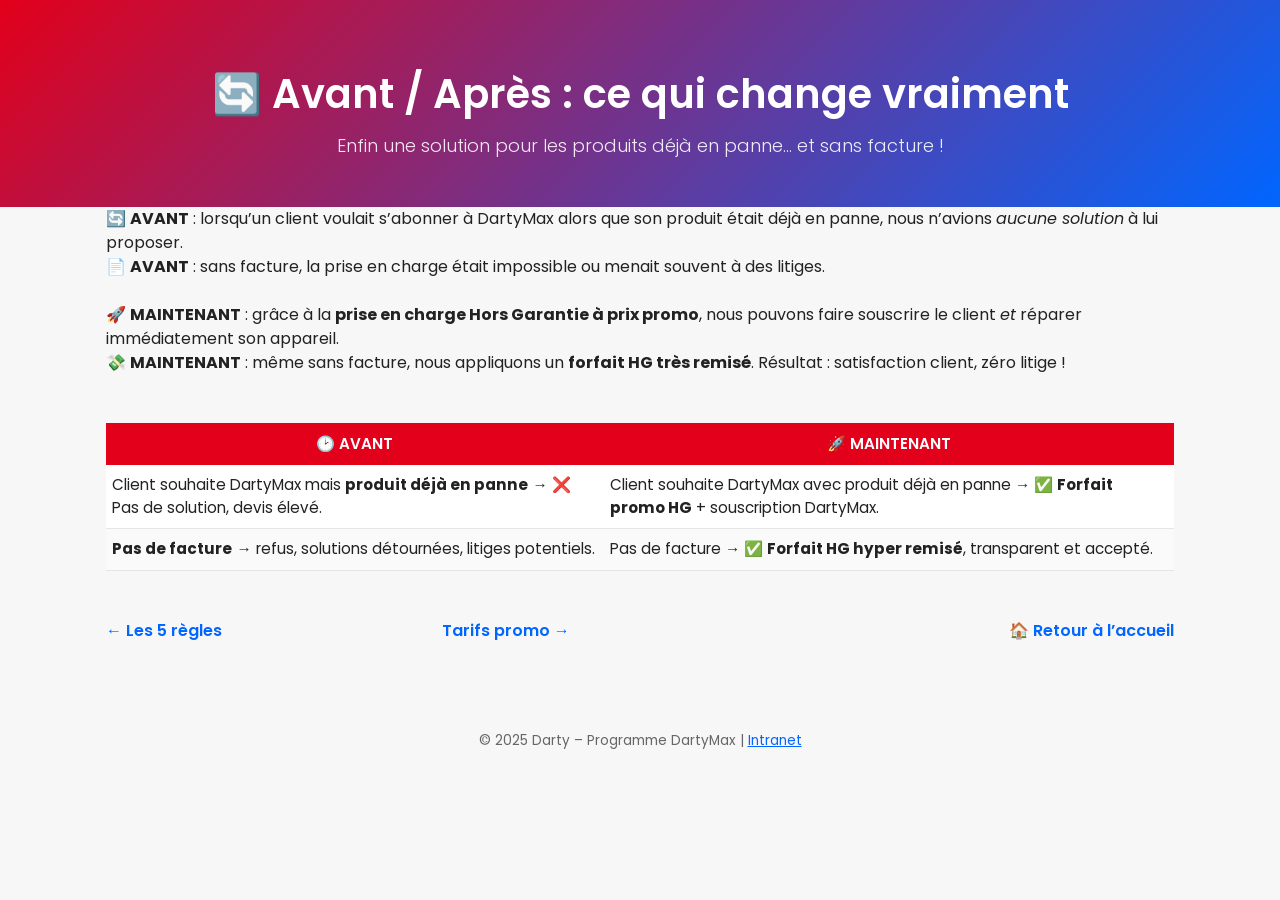
==== avant-apres.html @ d7e22ce3 "Premier commit GoToMarket" ====
<!DOCTYPE html>
<html lang="fr">
<head>
  <meta charset="UTF-8" />
  <title>DartyMax – Avant / Après</title>
  <link href="https://fonts.googleapis.com/css2?family=Poppins:wght@300;400;600&display=swap" rel="stylesheet" />
  <link rel="stylesheet" href="assets/css/style.css" />
</head>

<body>
  <header class="sub-hero change">
    <h1>🔄 Avant / Après&nbsp;: ce qui change vraiment</h1>
    <p>Enfin une solution pour les produits déjà en panne… et sans facture !</p>
  </header>

  <main>
    <!-- Texte uniquement -->
    <section class="content">
      <p>
        🔄 <strong>AVANT</strong> : lorsqu’un client voulait s’abonner à
        DartyMax alors que son produit était déjà en panne, nous n’avions
        <em>aucune solution</em> à lui proposer.<br />
        📄 <strong>AVANT</strong> : sans facture, la prise en charge était
        impossible ou menait souvent à des litiges.<br /><br />
        🚀 <strong>MAINTENANT</strong> : grâce à la
        <strong>prise en charge Hors Garantie à prix promo</strong>, nous
        pouvons faire souscrire le client <em>et</em> réparer immédiatement son
        appareil.<br />
        💸 <strong>MAINTENANT</strong> : même sans facture, nous appliquons un
        <strong>forfait HG très remisé</strong>. Résultat : satisfaction
        client, zéro litige !
      </p>
    </section>

    <!-- Tableau comparatif -->
    <section class="content">
      <table class="before-after">
        <thead>
          <tr>
            <th>🕑 AVANT</th>
            <th>🚀 MAINTENANT</th>
          </tr>
        </thead>
        <tbody>
          <tr>
            <td>
              Client souhaite DartyMax mais
              <strong>produit déjà en panne</strong> → ❌ Pas de solution, devis
              élevé.
            </td>
            <td>
              Client souhaite DartyMax avec produit déjà en panne → ✅
              <strong>Forfait promo HG</strong> + souscription DartyMax.
            </td>
          </tr>
          <tr>
            <td>
              <strong>Pas de facture</strong> → refus, solutions détournées,
              litiges potentiels.
            </td>
            <td>
              Pas de facture → ✅
              <strong>Forfait HG hyper remisé</strong>, transparent et accepté.
            </td>
          </tr>
        </tbody>
      </table>
    </section>

    <!-- Navigation -->
    <nav class="pager">
      <a href="regles.html">← Les 5 règles</a>
      <a href="tarifs.html">Tarifs promo →</a><br />
      <a href="index.html">🏠 Retour à l’accueil</a>
    </nav>
  </main>

  <footer>
    © 2025 Darty – Programme DartyMax | <a href="https://intranet.darty">Intranet</a>
  </footer>

  <script src="assets/js/main.js"></script>
</body>
</html>
---- assets/css/style.css ----
/* --------------------------------------------------
   Variables globales
-------------------------------------------------- */
:root{
  --rouge-darty:#E2001A;
  --bleu-electric:#0066FF;
  --jaune-flash:#FFC400;
  --gris-fond:#F7F7F7;
  --gris-texte:#222;
  --blanc:#FFFFFF;

  --font:'Poppins',sans-serif;
}

/* --------------------------------------------------
   Réinitialisation légère
-------------------------------------------------- */
*{box-sizing:border-box;margin:0;padding:0}
body{
  font-family:var(--font);
  background:var(--gris-fond);
  color:var(--gris-texte);
  line-height:1.5;
}
img,video{max-width:100%;height:auto;border-radius:1rem}

/* --------------------------------------------------
   Héros & sous-héros
-------------------------------------------------- */
.hero,
.sub-hero{
  text-align:center;
  padding:4rem 1rem 3rem;
  color:var(--blanc);
  background:linear-gradient(135deg,var(--rouge-darty),var(--bleu-electric));
}
.hero h1,
.sub-hero h1{font-size:2.5rem;font-weight:600;margin-bottom:.5rem}
.hero p,
.sub-hero p{font-size:1.125rem;font-weight:300;opacity:.9}

/* Couleurs spécifiques par page (optionnel) */
.sub-hero.price{background:linear-gradient(135deg,var(--bleu-electric),var(--jaune-flash))}
.sub-hero.benefits{background:linear-gradient(135deg,var(--jaune-flash),var(--bleu-electric))}
.sub-hero.quiz{background:linear-gradient(135deg,var(--bleu-electric),var(--rouge-darty))}

/* --------------------------------------------------
   Navigation principale
-------------------------------------------------- */
.main-nav{
  margin-top:2rem;
  display:flex;
  gap:.75rem;
  flex-wrap:wrap;
  justify-content:center;
}
.main-nav a{
  padding:.75rem 1.25rem;
  border-radius:40px;
  text-decoration:none;
  font-weight:600;
  background:var(--blanc);
  color:var(--rouge-darty);
  transition:transform .2s;
}
.main-nav .cta{background:var(--jaune-flash);color:#000}
.main-nav a:hover{transform:translateY(-2px)}

/* --------------------------------------------------
   Blocs vidéo
-------------------------------------------------- */
.video-block{
  background:var(--blanc);
  margin:2.5rem auto;
  padding:2rem;
  border-radius:1.25rem;
  box-shadow:0 6px 20px rgba(0,0,0,.08);
  max-width:820px;
}
.voiceover{margin-top:1rem;font-style:italic}

/* --------------------------------------------------
   Boutons et liens d’action
-------------------------------------------------- */
.btn{
  display:inline-block;
  padding:.9rem 2rem;
  border-radius:45px;
  background:var(--jaune-flash);
  color:#000;
  font-weight:600;
  text-decoration:none;
  transition:transform .2s;
}
.btn:hover{transform:scale(1.05)}
.cta-block{text-align:center;margin:3rem 0}
.cta-block h2{font-size:1.6rem;font-weight:600;margin-bottom:1rem}

/* --------------------------------------------------
   Sections / contenu générique
-------------------------------------------------- */
.content{max-width:1100px;margin:0 auto 3rem;padding:0 1rem}

/* Grille 3 colonnes responsive */
.grid3{
  display:grid;
  grid-template-columns:repeat(auto-fit,minmax(260px,1fr));
  gap:1.5rem;
}
article{
  background:var(--blanc);
  border-radius:1rem;
  padding:1.5rem 1.25rem;
  box-shadow:0 4px 12px rgba(0,0,0,.05);
}
article h2{margin-bottom:.6rem;font-weight:600;font-size:1.2rem}
.highlight{color:var(--rouge-darty);font-weight:600}
.highlight-box{
  background:var(--jaune-flash);
  padding:1rem 1.25rem;
  border-radius:1rem;
  margin-top:2rem;
}

/* --------------------------------------------------
   Listes règles & tableaux
-------------------------------------------------- */
.rule-list{list-style:none;counter-reset:rule}
.rule-list li{
  margin:.8rem 0;
  padding:.6rem .8rem;
  background:var(--blanc);
  border-left:6px solid var(--rouge-darty);
  border-radius:.5rem;
  box-shadow:0 2px 6px rgba(0,0,0,.05);
}
.rule-list .num{
  display:inline-block;
  width:22px;
  font-weight:600;
  color:var(--rouge-darty);
}

/* Tableaux génériques */
table{
  width:100%;
  border-collapse:collapse;
  font-size:.95rem;
}
thead th{
  background:var(--rouge-darty);
  color:var(--blanc);
  font-weight:600;
  padding:.6rem .4rem;
}
tbody td{
  background:var(--blanc);
  padding:.55rem .4rem;
  border-bottom:1px solid #e5e5e5;
}
tbody tr:nth-child(even) td{background:#fafafa}

/* --------------------------------------------------
   Pager (navigation bas de page)
-------------------------------------------------- */
.pager{
  display:flex;
  justify-content:space-between;
  max-width:1100px;
  padding:0 1rem;
  margin:2.5rem auto 4rem;
}
.pager a{
  color:var(--bleu-electric);
  text-decoration:none;
  font-weight:600;
}
.pager a:hover{text-decoration:underline}

/* --------------------------------------------------
   Footer
-------------------------------------------------- */
footer{
  text-align:center;
  font-size:.85rem;
  padding:1.5rem .5rem 2rem;
  color:#666;
}
footer a{color:var(--bleu-electric)}

/* --------------------------------------------------
   Quiz
-------------------------------------------------- */
.quiz-form fieldset{
  margin:1.3rem 0;
  border:1px solid #ddd;
  border-radius:.7rem;
  padding:1rem 1.2rem;
  background:var(--blanc);
}
.quiz-form legend{font-weight:600}
.quiz-result{
  margin-top:2rem;
  padding:1.2rem;
  border-radius:1rem;
  background:var(--blanc);
  box-shadow:0 3px 10px rgba(0,0,0,.07);
  font-size:1.1rem;
  font-weight:600;
  text-align:center;
}
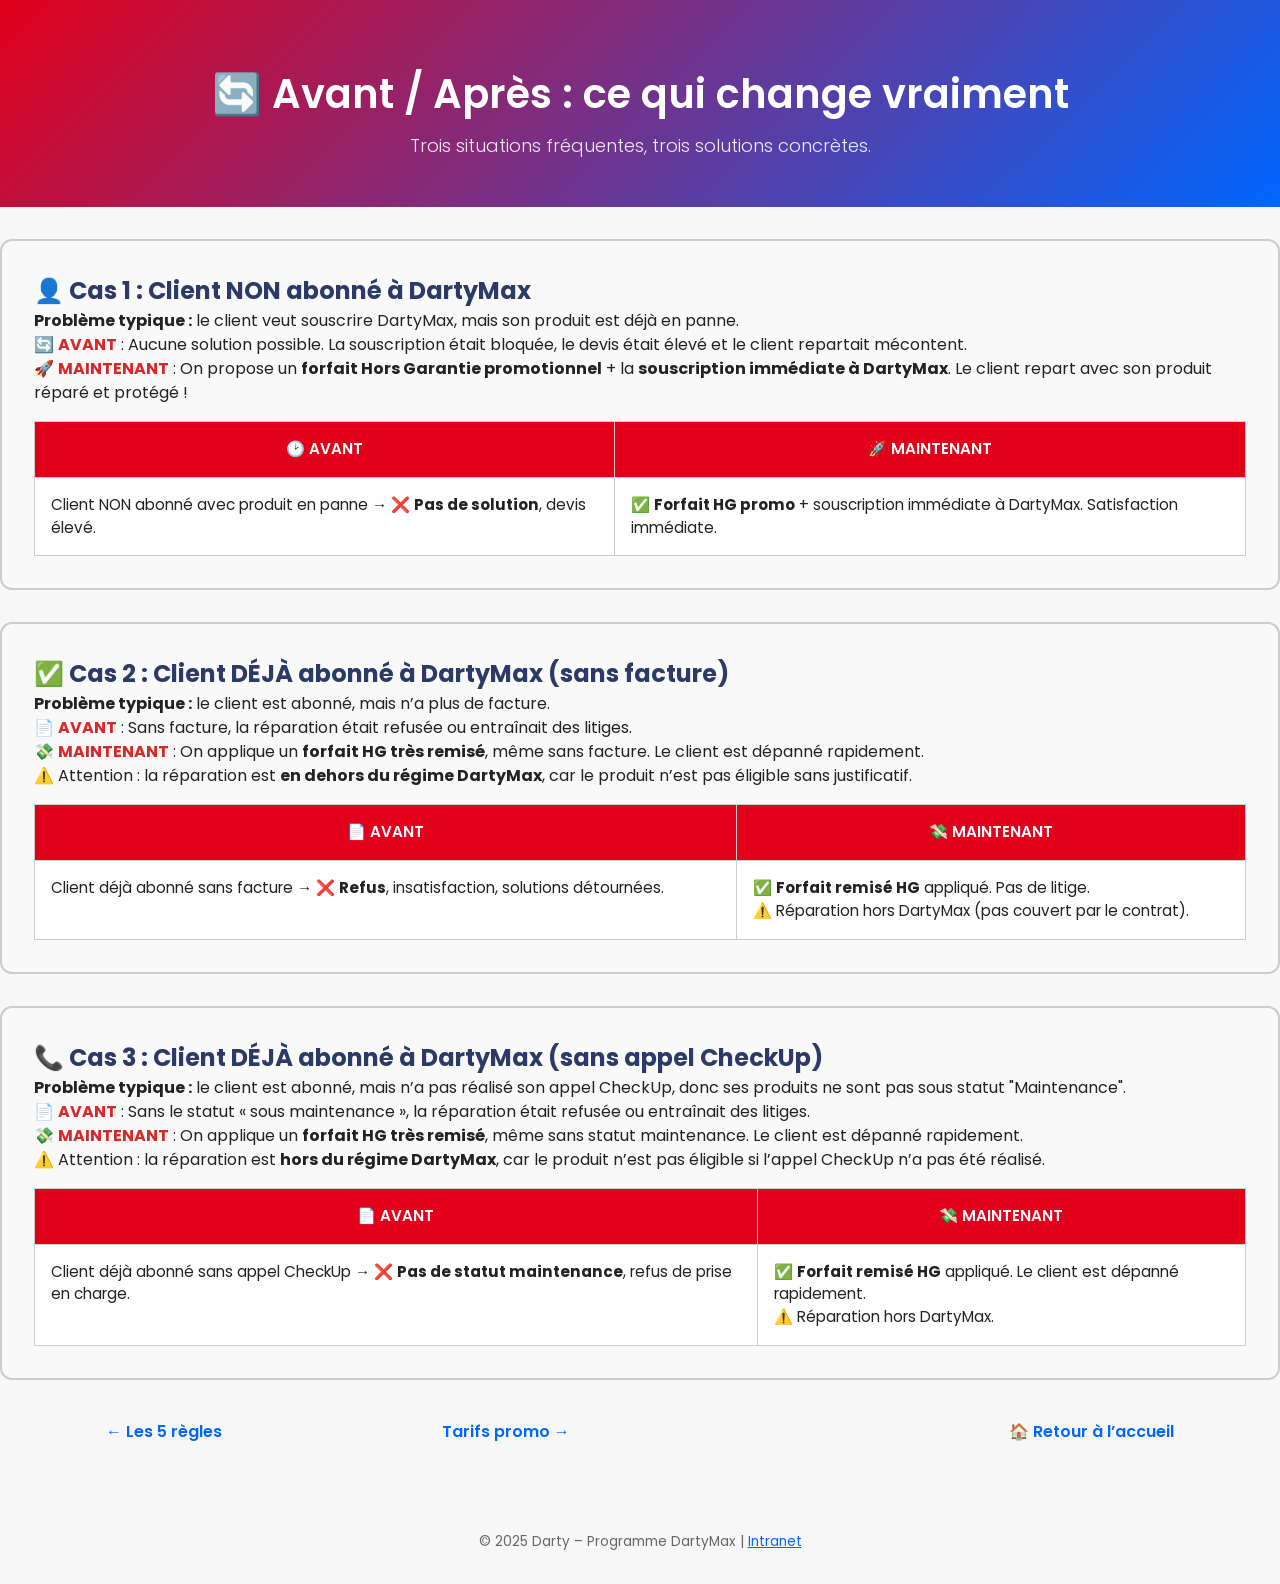
==== commit c76553dd: "Mise à jour de la page roles.html avec alignement vertical et titre en noir" ====
--- a/avant-apres.html
+++ b/avant-apres.html
@@ -5,35 +5,57 @@
   <title>DartyMax – Avant / Après</title>
   <link href="https://fonts.googleapis.com/css2?family=Poppins:wght@300;400;600&display=swap" rel="stylesheet" />
   <link rel="stylesheet" href="assets/css/style.css" />
+  <style>
+    .content-block {
+      border: 2px solid #ccc;
+      border-radius: 12px;
+      padding: 2rem;
+      margin: 2rem 0;
+      background-color: #f9f9f9;
+    }
+
+    .content-block h2 {
+      margin-top: 0;
+      color: #2b3a67;
+    }
+
+    .before-after {
+      width: 100%;
+      border-collapse: collapse;
+      margin-top: 1rem;
+    }
+
+    .before-after th, .before-after td {
+      border: 1px solid #ccc;
+      padding: 1rem;
+      vertical-align: top;
+    }
+
+    .highlight {
+      color: #d62828;
+      font-weight: bold;
+    }
+  </style>
 </head>
 
 <body>
   <header class="sub-hero change">
     <h1>🔄 Avant / Après&nbsp;: ce qui change vraiment</h1>
-    <p>Enfin une solution pour les produits déjà en panne… et sans facture !</p>
+    <p>Trois situations fréquentes, trois solutions concrètes.</p>
   </header>
 
   <main>
-    <!-- Texte uniquement -->
-    <section class="content">
+
+    <!-- Cas 1 : Client NON abonné -->
+    <section class="content-block">
+      <h2>👤 Cas 1 : Client NON abonné à DartyMax</h2>
+      <p><strong>Problème typique :</strong> le client veut souscrire DartyMax, mais son produit est déjà en panne.</p>
+
       <p>
-        🔄 <strong>AVANT</strong> : lorsqu’un client voulait s’abonner à
-        DartyMax alors que son produit était déjà en panne, nous n’avions
-        <em>aucune solution</em> à lui proposer.<br />
-        📄 <strong>AVANT</strong> : sans facture, la prise en charge était
-        impossible ou menait souvent à des litiges.<br /><br />
-        🚀 <strong>MAINTENANT</strong> : grâce à la
-        <strong>prise en charge Hors Garantie à prix promo</strong>, nous
-        pouvons faire souscrire le client <em>et</em> réparer immédiatement son
-        appareil.<br />
-        💸 <strong>MAINTENANT</strong> : même sans facture, nous appliquons un
-        <strong>forfait HG très remisé</strong>. Résultat : satisfaction
-        client, zéro litige !
+        🔄 <span class="highlight">AVANT</span> : Aucune solution possible. La souscription était bloquée, le devis était élevé et le client repartait mécontent.<br />
+        🚀 <span class="highlight">MAINTENANT</span> : On propose un <strong>forfait Hors Garantie promotionnel</strong> + la <strong>souscription immédiate à DartyMax</strong>. Le client repart avec son produit réparé et protégé !
       </p>
-    </section>
 
-    <!-- Tableau comparatif -->
-    <section class="content">
       <table class="before-after">
         <thead>
           <tr>
@@ -44,23 +66,74 @@
         <tbody>
           <tr>
             <td>
-              Client souhaite DartyMax mais
-              <strong>produit déjà en panne</strong> → ❌ Pas de solution, devis
-              élevé.
+              Client NON abonné avec produit en panne → ❌ <strong>Pas de solution</strong>, devis élevé.
             </td>
             <td>
-              Client souhaite DartyMax avec produit déjà en panne → ✅
-              <strong>Forfait promo HG</strong> + souscription DartyMax.
+              ✅ <strong>Forfait HG promo</strong> + souscription immédiate à DartyMax. Satisfaction immédiate.
             </td>
           </tr>
+        </tbody>
+      </table>
+    </section>
+
+    <!-- Cas 2 : Client DÉJÀ abonné sans facture -->
+    <section class="content-block">
+      <h2>✅ Cas 2 : Client DÉJÀ abonné à DartyMax (sans facture)</h2>
+      <p><strong>Problème typique :</strong> le client est abonné, mais n’a plus de facture.</p>
+
+      <p>
+        📄 <span class="highlight">AVANT</span> : Sans facture, la réparation était refusée ou entraînait des litiges.<br />
+        💸 <span class="highlight">MAINTENANT</span> : On applique un <strong>forfait HG très remisé</strong>, même sans facture. Le client est dépanné rapidement.<br />
+        ⚠️ Attention : la réparation est <strong>en dehors du régime DartyMax</strong>, car le produit n’est pas éligible sans justificatif.
+      </p>
+
+      <table class="before-after">
+        <thead>
+          <tr>
+            <th>📄 AVANT</th>
+            <th>💸 MAINTENANT</th>
+          </tr>
+        </thead>
+        <tbody>
           <tr>
             <td>
-              <strong>Pas de facture</strong> → refus, solutions détournées,
-              litiges potentiels.
+              Client déjà abonné sans facture → ❌ <strong>Refus</strong>, insatisfaction, solutions détournées.
             </td>
             <td>
-              Pas de facture → ✅
-              <strong>Forfait HG hyper remisé</strong>, transparent et accepté.
+              ✅ <strong>Forfait remisé HG</strong> appliqué. Pas de litige.<br />
+              ⚠️ Réparation hors DartyMax (pas couvert par le contrat).
+            </td>
+          </tr>
+        </tbody>
+      </table>
+    </section>
+
+    <!-- Cas 3 : Client DÉJÀ abonné sans appel CheckUp -->
+    <section class="content-block">
+      <h2>📞 Cas 3 : Client DÉJÀ abonné à DartyMax (sans appel CheckUp)</h2>
+      <p><strong>Problème typique :</strong> le client est abonné, mais n’a pas réalisé son appel CheckUp, donc ses produits ne sont pas sous statut "Maintenance".</p>
+
+      <p>
+        📄 <span class="highlight">AVANT</span> : Sans le statut « sous maintenance », la réparation était refusée ou entraînait des litiges.<br />
+        💸 <span class="highlight">MAINTENANT</span> : On applique un <strong>forfait HG très remisé</strong>, même sans statut maintenance. Le client est dépanné rapidement.<br />
+        ⚠️ Attention : la réparation est <strong>hors du régime DartyMax</strong>, car le produit n’est pas éligible si l’appel CheckUp n’a pas été réalisé.
+      </p>
+
+      <table class="before-after">
+        <thead>
+          <tr>
+            <th>📄 AVANT</th>
+            <th>💸 MAINTENANT</th>
+          </tr>
+        </thead>
+        <tbody>
+          <tr>
+            <td>
+              Client déjà abonné sans appel CheckUp → ❌ <strong>Pas de statut maintenance</strong>, refus de prise en charge.
+            </td>
+            <td>
+              ✅ <strong>Forfait remisé HG</strong> appliqué. Le client est dépanné rapidement.<br />
+              ⚠️ Réparation hors DartyMax.
             </td>
           </tr>
         </tbody>
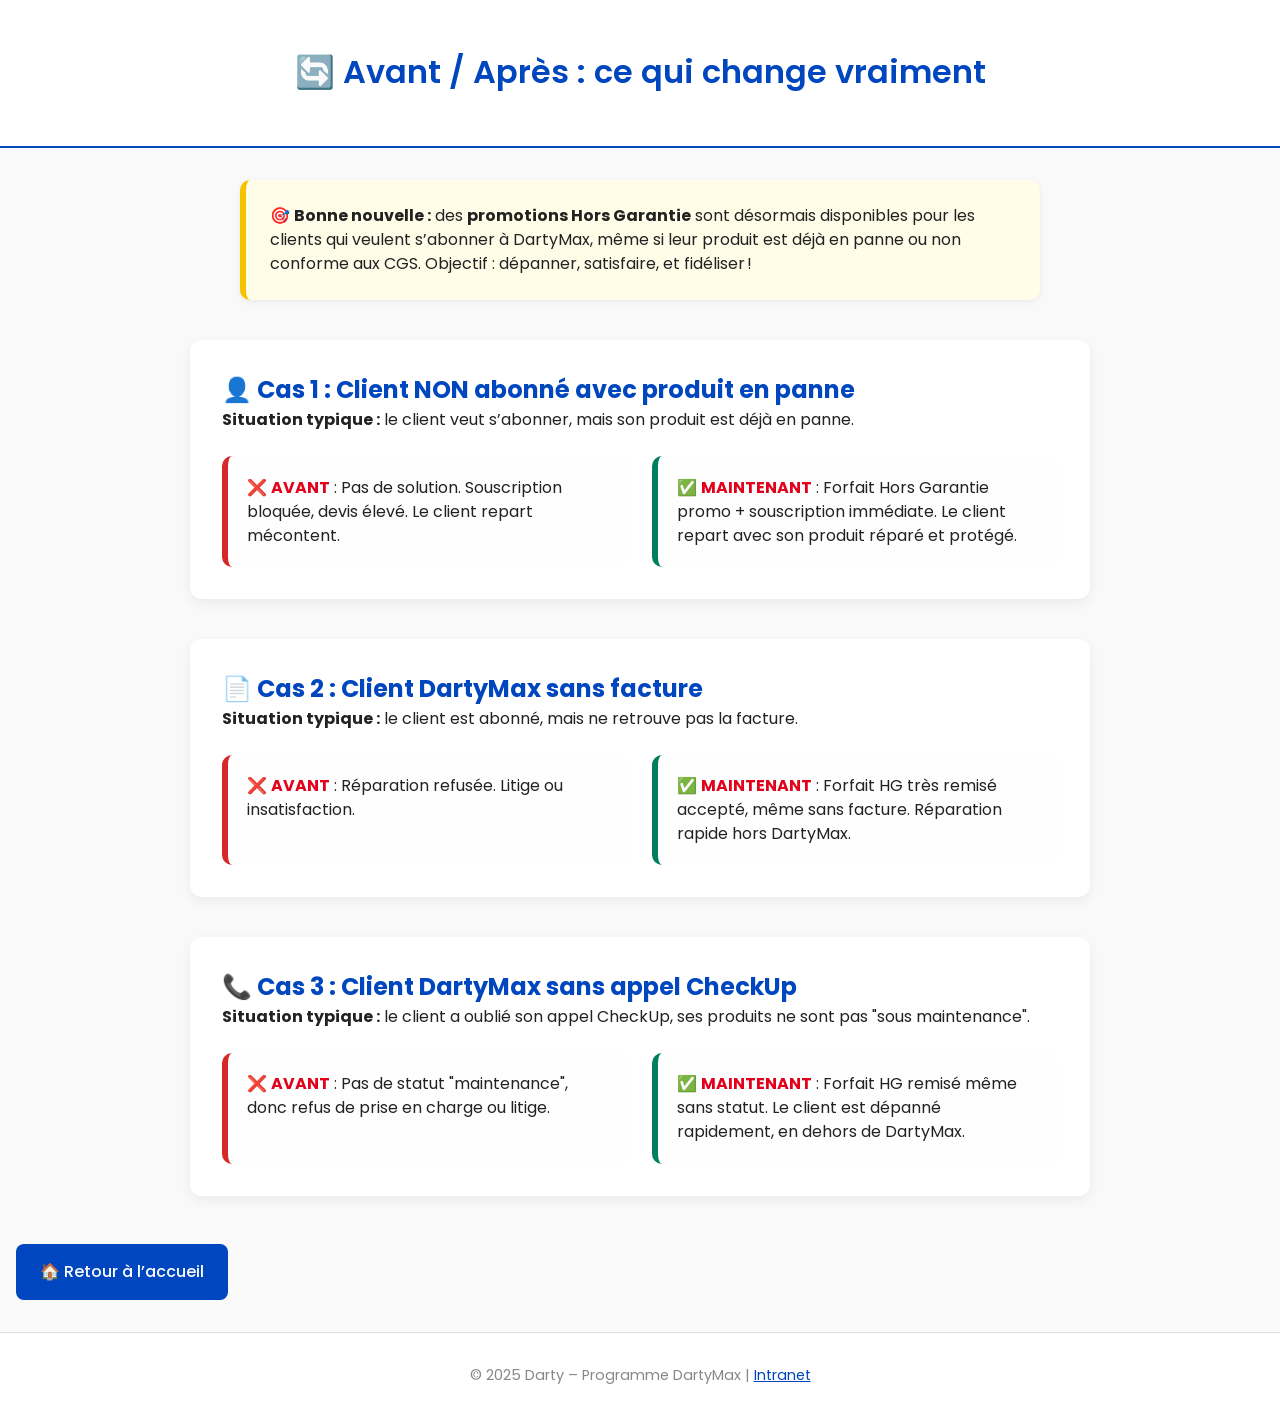
==== commit 657c2480: "🎨 Mise à jour design pages DartyMax : tarifs, quiz, primes, etc." ====
--- a/avant-apres.html
+++ b/avant-apres.html
@@ -2,148 +2,196 @@
 <html lang="fr">
 <head>
   <meta charset="UTF-8" />
+  <meta name="viewport" content="width=device-width, initial-scale=1.0" />
   <title>DartyMax – Avant / Après</title>
   <link href="https://fonts.googleapis.com/css2?family=Poppins:wght@300;400;600&display=swap" rel="stylesheet" />
   <link rel="stylesheet" href="assets/css/style.css" />
   <style>
-    .content-block {
-      border: 2px solid #ccc;
+    :root {
+      --darty-blue: #0046be;
+      --fnac-yellow: #f3c300;
+      --light-bg: #f9f9f9;
+      --text-color: #222;
+      --red: #d62828;
+      --green: #007f5f;
+    }
+
+    body {
+      font-family: 'Poppins', sans-serif;
+      margin: 0;
+      background: var(--light-bg);
+      color: var(--text-color);
+    }
+
+    header.sub-hero {
+      padding: 3rem 1rem 1rem;
+      text-align: center;
+      background: white;
+      border-bottom: 2px solid var(--darty-blue);
+    }
+
+    header.sub-hero h1 {
+      font-size: 2rem;
+      color: var(--darty-blue);
+    }
+
+    header.sub-hero p {
+      font-size: 1.1rem;
+    }
+
+    .intro-note {
+      max-width: 800px;
+      margin: 2rem auto;
+      background: #fffce8;
+      border-left: 6px solid var(--fnac-yellow);
+      padding: 1.5rem;
+      border-radius: 10px;
+      box-shadow: 0 2px 6px rgba(0,0,0,0.06);
+    }
+
+    .intro-note p {
+      margin: 0;
+      font-size: 1rem;
+    }
+
+    .case-block {
+      max-width: 900px;
+      margin: 2.5rem auto;
+      background: #fff;
+      padding: 2rem;
       border-radius: 12px;
-      padding: 2rem;
-      margin: 2rem 0;
-      background-color: #f9f9f9;
-    }
-
-    .content-block h2 {
-      margin-top: 0;
-      color: #2b3a67;
-    }
-
-    .before-after {
-      width: 100%;
-      border-collapse: collapse;
-      margin-top: 1rem;
-    }
-
-    .before-after th, .before-after td {
-      border: 1px solid #ccc;
-      padding: 1rem;
-      vertical-align: top;
+      box-shadow: 0 4px 12px rgba(0,0,0,0.06);
+    }
+
+    .case-block h2 {
+      color: var(--darty-blue);
+    }
+
+    .comparison {
+      display: flex;
+      flex-wrap: wrap;
+      gap: 1.5rem;
+      margin-top: 1.5rem;
+    }
+
+    .before, .after {
+      flex: 1 1 300px;
+      padding: 1.2rem;
+      border-radius: 10px;
+      background: #fefefe;
+      border-left: 6px solid;
+    }
+
+    .before {
+      border-color: var(--red);
+    }
+
+    .after {
+      border-color: var(--green);
+    }
+
+    .before p, .after p {
+      margin: 0;
     }
 
     .highlight {
-      color: #d62828;
       font-weight: bold;
+    }
+
+    nav.pager {
+      text-align: center;
+      margin: 3rem 0 2rem;
+    }
+
+    nav.pager a {
+      display: inline-block;
+      padding: 1rem 1.5rem;
+      font-weight: 500;
+      background-color: var(--darty-blue);
+      color: white;
+      border-radius: 8px;
+      text-decoration: none;
+      transition: background-color 0.3s ease;
+    }
+
+    nav.pager a:hover {
+      background-color: #003a9b;
+    }
+
+    footer {
+      text-align: center;
+      font-size: 0.9rem;
+      padding: 2rem 1rem;
+      color: #888;
+      background: #fff;
+      border-top: 1px solid #ddd;
+    }
+
+    footer a {
+      color: var(--darty-blue);
+      text-decoration: underline;
     }
   </style>
 </head>
 
 <body>
-  <header class="sub-hero change">
-    <h1>🔄 Avant / Après&nbsp;: ce qui change vraiment</h1>
-    <p>Trois situations fréquentes, trois solutions concrètes.</p>
+  <header class="sub-hero">
+    <h1>🔄 Avant / Après : ce qui change vraiment</h1>
+    <p>3 situations fréquentes, 3 solutions concrètes.</p>
   </header>
 
+  <div class="intro-note">
+    <p>🎯 <strong>Bonne nouvelle :</strong> des <strong>promotions Hors Garantie</strong> sont désormais disponibles pour les clients qui veulent s’abonner à DartyMax, même si leur produit est déjà en panne ou non conforme aux CGS. Objectif : dépanner, satisfaire, et fidéliser !</p>
+  </div>
+
   <main>
 
-    <!-- Cas 1 : Client NON abonné -->
-    <section class="content-block">
-      <h2>👤 Cas 1 : Client NON abonné à DartyMax</h2>
-      <p><strong>Problème typique :</strong> le client veut souscrire DartyMax, mais son produit est déjà en panne.</p>
-
-      <p>
-        🔄 <span class="highlight">AVANT</span> : Aucune solution possible. La souscription était bloquée, le devis était élevé et le client repartait mécontent.<br />
-        🚀 <span class="highlight">MAINTENANT</span> : On propose un <strong>forfait Hors Garantie promotionnel</strong> + la <strong>souscription immédiate à DartyMax</strong>. Le client repart avec son produit réparé et protégé !
-      </p>
-
-      <table class="before-after">
-        <thead>
-          <tr>
-            <th>🕑 AVANT</th>
-            <th>🚀 MAINTENANT</th>
-          </tr>
-        </thead>
-        <tbody>
-          <tr>
-            <td>
-              Client NON abonné avec produit en panne → ❌ <strong>Pas de solution</strong>, devis élevé.
-            </td>
-            <td>
-              ✅ <strong>Forfait HG promo</strong> + souscription immédiate à DartyMax. Satisfaction immédiate.
-            </td>
-          </tr>
-        </tbody>
-      </table>
+    <!-- Cas 1 -->
+    <section class="case-block">
+      <h2>👤 Cas 1 : Client NON abonné avec produit en panne</h2>
+      <p><strong>Situation typique :</strong> le client veut s’abonner, mais son produit est déjà en panne.</p>
+
+      <div class="comparison">
+        <div class="before">
+          <p>❌ <span class="highlight">AVANT</span> : Pas de solution. Souscription bloquée, devis élevé. Le client repart mécontent.</p>
+        </div>
+        <div class="after">
+          <p>✅ <span class="highlight">MAINTENANT</span> : Forfait Hors Garantie promo + souscription immédiate. Le client repart avec son produit réparé et protégé.</p>
+        </div>
+      </div>
     </section>
 
-    <!-- Cas 2 : Client DÉJÀ abonné sans facture -->
-    <section class="content-block">
-      <h2>✅ Cas 2 : Client DÉJÀ abonné à DartyMax (sans facture)</h2>
-      <p><strong>Problème typique :</strong> le client est abonné, mais n’a plus de facture.</p>
-
-      <p>
-        📄 <span class="highlight">AVANT</span> : Sans facture, la réparation était refusée ou entraînait des litiges.<br />
-        💸 <span class="highlight">MAINTENANT</span> : On applique un <strong>forfait HG très remisé</strong>, même sans facture. Le client est dépanné rapidement.<br />
-        ⚠️ Attention : la réparation est <strong>en dehors du régime DartyMax</strong>, car le produit n’est pas éligible sans justificatif.
-      </p>
-
-      <table class="before-after">
-        <thead>
-          <tr>
-            <th>📄 AVANT</th>
-            <th>💸 MAINTENANT</th>
-          </tr>
-        </thead>
-        <tbody>
-          <tr>
-            <td>
-              Client déjà abonné sans facture → ❌ <strong>Refus</strong>, insatisfaction, solutions détournées.
-            </td>
-            <td>
-              ✅ <strong>Forfait remisé HG</strong> appliqué. Pas de litige.<br />
-              ⚠️ Réparation hors DartyMax (pas couvert par le contrat).
-            </td>
-          </tr>
-        </tbody>
-      </table>
+    <!-- Cas 2 -->
+    <section class="case-block">
+      <h2>📄 Cas 2 : Client DartyMax sans facture</h2>
+      <p><strong>Situation typique :</strong> le client est abonné, mais ne retrouve pas la facture.</p>
+
+      <div class="comparison">
+        <div class="before">
+          <p>❌ <span class="highlight">AVANT</span> : Réparation refusée. Litige ou insatisfaction.</p>
+        </div>
+        <div class="after">
+          <p>✅ <span class="highlight">MAINTENANT</span> : Forfait HG très remisé accepté, même sans facture. Réparation rapide hors DartyMax.</p>
+        </div>
+      </div>
     </section>
 
-    <!-- Cas 3 : Client DÉJÀ abonné sans appel CheckUp -->
-    <section class="content-block">
-      <h2>📞 Cas 3 : Client DÉJÀ abonné à DartyMax (sans appel CheckUp)</h2>
-      <p><strong>Problème typique :</strong> le client est abonné, mais n’a pas réalisé son appel CheckUp, donc ses produits ne sont pas sous statut "Maintenance".</p>
-
-      <p>
-        📄 <span class="highlight">AVANT</span> : Sans le statut « sous maintenance », la réparation était refusée ou entraînait des litiges.<br />
-        💸 <span class="highlight">MAINTENANT</span> : On applique un <strong>forfait HG très remisé</strong>, même sans statut maintenance. Le client est dépanné rapidement.<br />
-        ⚠️ Attention : la réparation est <strong>hors du régime DartyMax</strong>, car le produit n’est pas éligible si l’appel CheckUp n’a pas été réalisé.
-      </p>
-
-      <table class="before-after">
-        <thead>
-          <tr>
-            <th>📄 AVANT</th>
-            <th>💸 MAINTENANT</th>
-          </tr>
-        </thead>
-        <tbody>
-          <tr>
-            <td>
-              Client déjà abonné sans appel CheckUp → ❌ <strong>Pas de statut maintenance</strong>, refus de prise en charge.
-            </td>
-            <td>
-              ✅ <strong>Forfait remisé HG</strong> appliqué. Le client est dépanné rapidement.<br />
-              ⚠️ Réparation hors DartyMax.
-            </td>
-          </tr>
-        </tbody>
-      </table>
+    <!-- Cas 3 -->
+    <section class="case-block">
+      <h2>📞 Cas 3 : Client DartyMax sans appel CheckUp</h2>
+      <p><strong>Situation typique :</strong> le client a oublié son appel CheckUp, ses produits ne sont pas "sous maintenance".</p>
+
+      <div class="comparison">
+        <div class="before">
+          <p>❌ <span class="highlight">AVANT</span> : Pas de statut "maintenance", donc refus de prise en charge ou litige.</p>
+        </div>
+        <div class="after">
+          <p>✅ <span class="highlight">MAINTENANT</span> : Forfait HG remisé même sans statut. Le client est dépanné rapidement, en dehors de DartyMax.</p>
+        </div>
+      </div>
     </section>
 
-    <!-- Navigation -->
     <nav class="pager">
-      <a href="regles.html">← Les 5 règles</a>
-      <a href="tarifs.html">Tarifs promo →</a><br />
       <a href="index.html">🏠 Retour à l’accueil</a>
     </nav>
   </main>
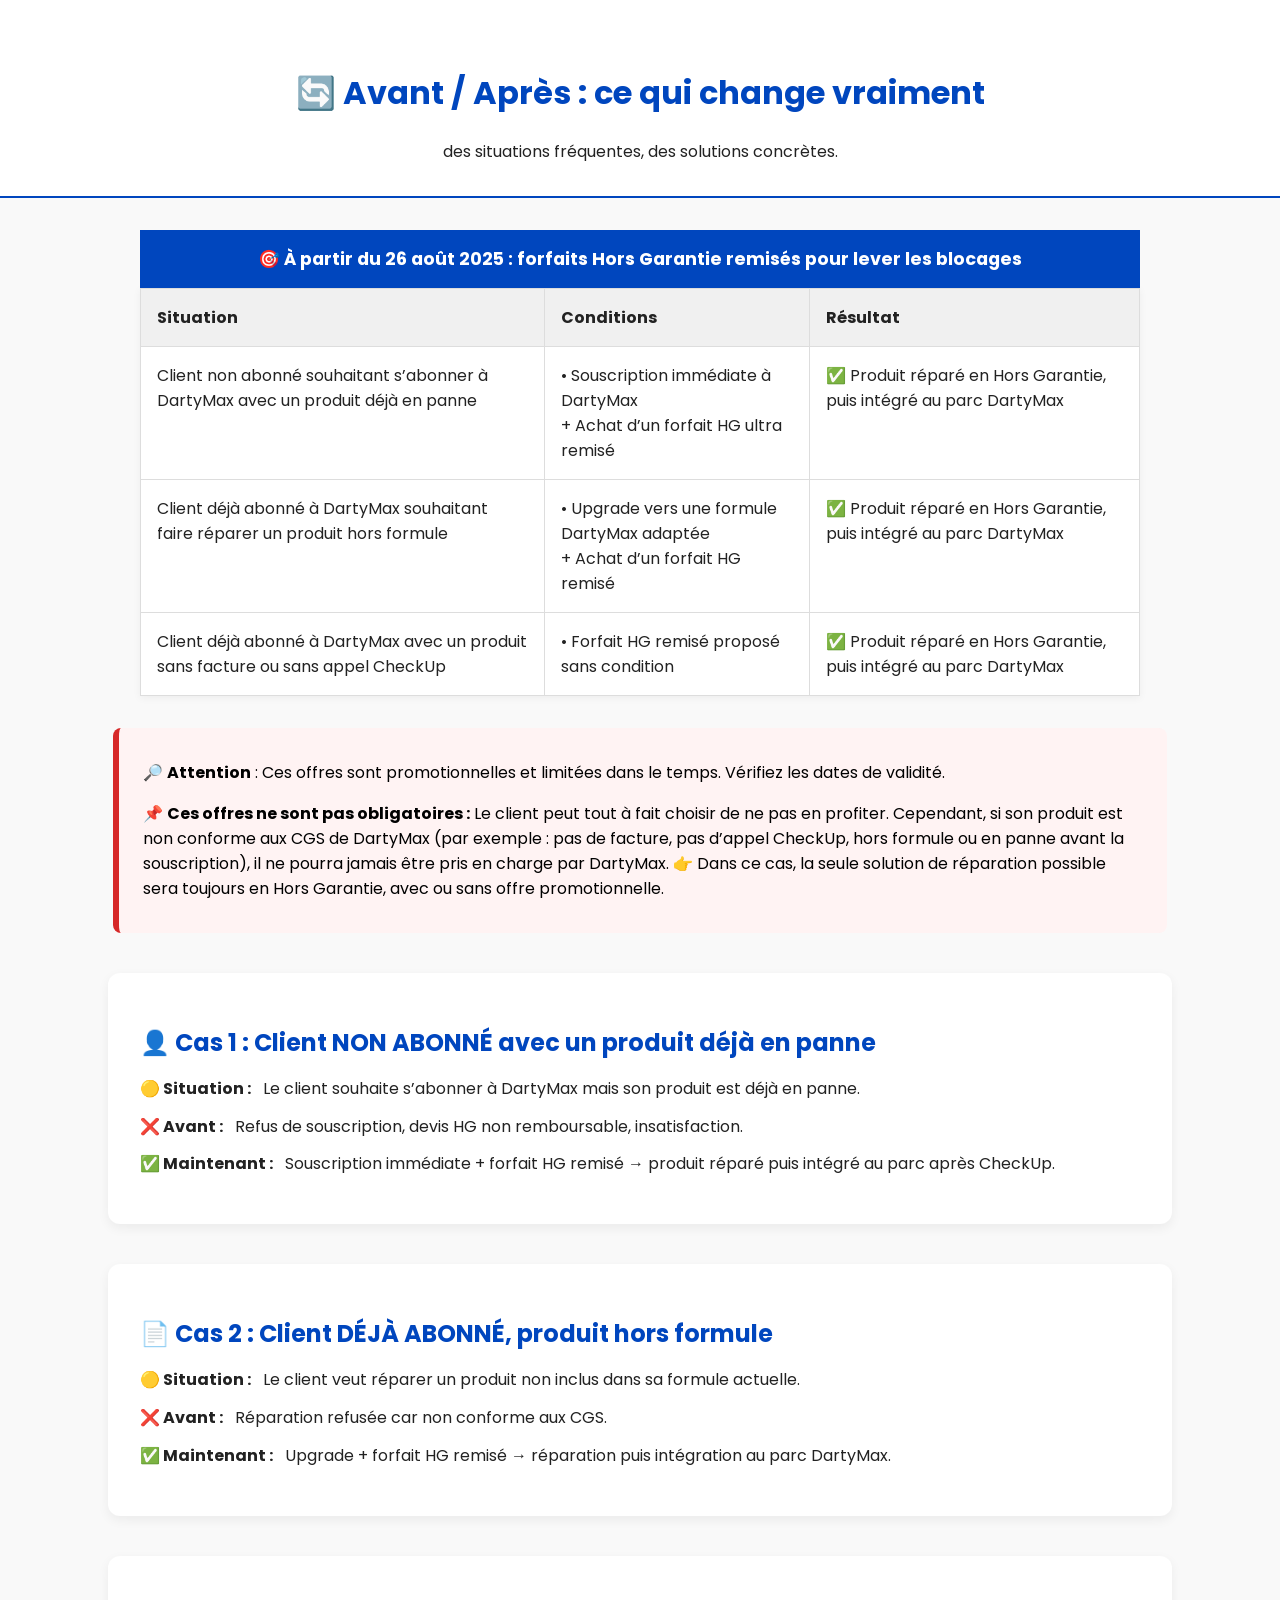
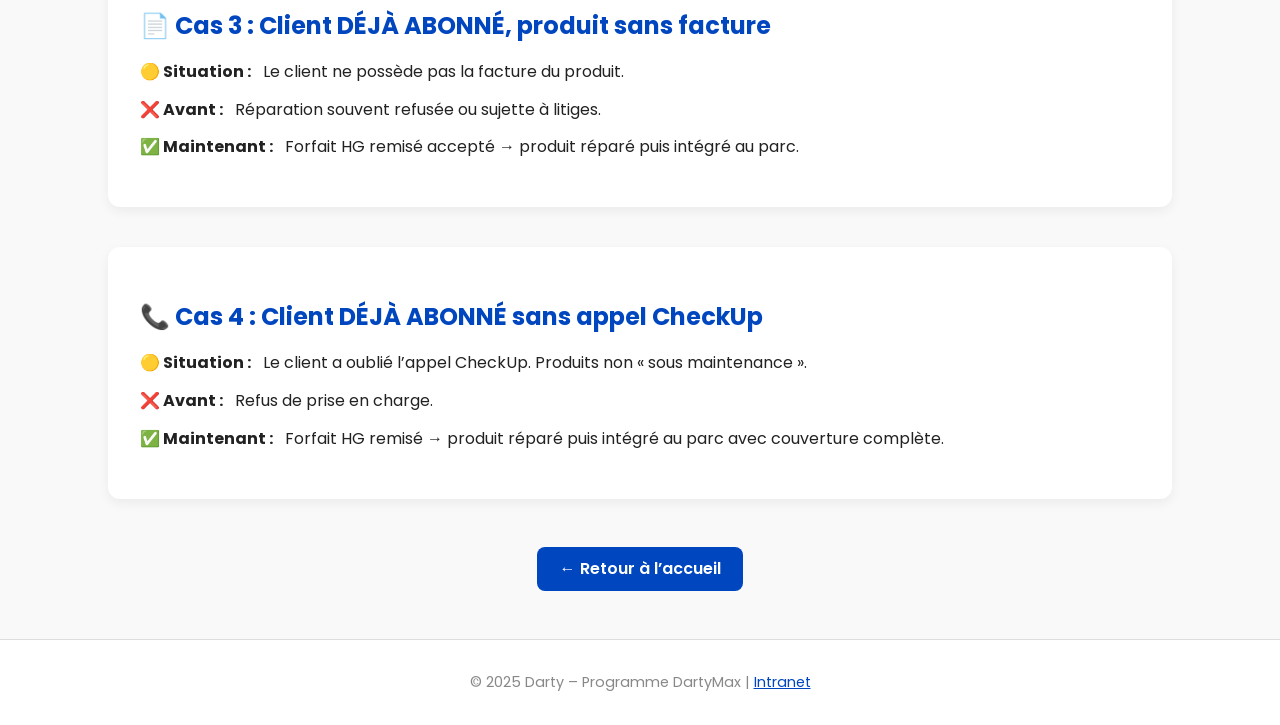
==== commit bc5bec43: "Mise à jour de la page rôles et parcours client" ====
--- a/avant-apres.html
+++ b/avant-apres.html
@@ -5,7 +5,6 @@
   <meta name="viewport" content="width=device-width, initial-scale=1.0" />
   <title>DartyMax – Avant / Après</title>
   <link href="https://fonts.googleapis.com/css2?family=Poppins:wght@300;400;600&display=swap" rel="stylesheet" />
-  <link rel="stylesheet" href="assets/css/style.css" />
   <style>
     :root {
       --darty-blue: #0046be;
@@ -35,27 +34,67 @@
       color: var(--darty-blue);
     }
 
-    header.sub-hero p {
+    .back-home {
+      text-align: center;
+      margin: 3rem auto;
+    }
+
+    .back-home a {
+      display: inline-block;
+      background-color: var(--darty-blue);
+      color: white;
+      padding: 0.6rem 1.4rem;
+      text-decoration: none;
+      border-radius: 8px;
+      font-weight: 600;
+      transition: background 0.3s;
+    }
+
+    .back-home a:hover {
+      background-color: #003799;
+    }
+
+    .intro-table {
+      max-width: 1000px;
+      margin: 2rem auto;
+      background: #fff;
+      border-collapse: collapse;
+      box-shadow: 0 2px 8px rgba(0,0,0,0.05);
+    }
+
+    .intro-table caption {
+      background: var(--darty-blue);
+      color: white;
+      padding: 1rem;
+      font-weight: bold;
       font-size: 1.1rem;
-    }
-
-    .intro-note {
-      max-width: 800px;
-      margin: 2rem auto;
-      background: #fffce8;
-      border-left: 6px solid var(--fnac-yellow);
-      padding: 1.5rem;
-      border-radius: 10px;
-      box-shadow: 0 2px 6px rgba(0,0,0,0.06);
-    }
-
-    .intro-note p {
-      margin: 0;
-      font-size: 1rem;
+      caption-side: top;
+    }
+
+    .intro-table th,
+    .intro-table td {
+      padding: 1rem;
+      border: 1px solid #ddd;
+      text-align: left;
+      vertical-align: top;
+    }
+
+    .intro-table th {
+      background: #f0f0f0;
+    }
+
+    .note-attention {
+      max-width: 1000px;
+      margin: 1.5rem auto;
+      background: #fff3f3;
+      border-left: 6px solid var(--red);
+      padding: 1rem 1.5rem;
+      border-radius: 8px;
+      color: #000;
     }
 
     .case-block {
-      max-width: 900px;
+      max-width: 1000px;
       margin: 2.5rem auto;
       background: #fff;
       padding: 2rem;
@@ -65,57 +104,22 @@
 
     .case-block h2 {
       color: var(--darty-blue);
-    }
-
-    .comparison {
-      display: flex;
-      flex-wrap: wrap;
-      gap: 1.5rem;
-      margin-top: 1.5rem;
-    }
-
-    .before, .after {
-      flex: 1 1 300px;
-      padding: 1.2rem;
-      border-radius: 10px;
-      background: #fefefe;
-      border-left: 6px solid;
-    }
-
-    .before {
-      border-color: var(--red);
-    }
-
-    .after {
-      border-color: var(--green);
-    }
-
-    .before p, .after p {
-      margin: 0;
-    }
-
-    .highlight {
+      margin-bottom: 1rem;
+    }
+
+    .case-block ul {
+      list-style: none;
+      padding-left: 0;
+    }
+
+    .case-block li {
+      margin-bottom: 0.8rem;
+    }
+
+    .case-block li span {
+      display: inline-block;
       font-weight: bold;
-    }
-
-    nav.pager {
-      text-align: center;
-      margin: 3rem 0 2rem;
-    }
-
-    nav.pager a {
-      display: inline-block;
-      padding: 1rem 1.5rem;
-      font-weight: 500;
-      background-color: var(--darty-blue);
-      color: white;
-      border-radius: 8px;
-      text-decoration: none;
-      transition: background-color 0.3s ease;
-    }
-
-    nav.pager a:hover {
-      background-color: #003a9b;
+      margin-right: 0.5rem;
     }
 
     footer {
@@ -133,73 +137,96 @@
     }
   </style>
 </head>
-
 <body>
+
   <header class="sub-hero">
     <h1>🔄 Avant / Après : ce qui change vraiment</h1>
-    <p>3 situations fréquentes, 3 solutions concrètes.</p>
+    <p>des situations fréquentes, des solutions concrètes.</p>
   </header>
 
-  <div class="intro-note">
-    <p>🎯 <strong>Bonne nouvelle :</strong> des <strong>promotions Hors Garantie</strong> sont désormais disponibles pour les clients qui veulent s’abonner à DartyMax, même si leur produit est déjà en panne ou non conforme aux CGS. Objectif : dépanner, satisfaire, et fidéliser !</p>
+  <table class="intro-table">
+    <caption>🎯 À partir du 26 août 2025 : forfaits Hors Garantie remisés pour lever les blocages</caption>
+    <thead>
+      <tr>
+        <th>Situation</th>
+        <th>Conditions</th>
+        <th>Résultat</th>
+      </tr>
+    </thead>
+    <tbody>
+      <tr>
+        <td>Client non abonné souhaitant s’abonner à DartyMax avec un produit déjà en panne</td>
+        <td>• Souscription immédiate à DartyMax<br> + Achat d’un forfait HG ultra remisé</td>
+        <td>✅ Produit réparé en Hors Garantie, puis intégré au parc DartyMax</td>
+      </tr>
+      <tr>
+        <td>Client déjà abonné à DartyMax souhaitant faire réparer un produit hors formule</td>
+        <td>• Upgrade vers une formule DartyMax adaptée<br> + Achat d’un forfait HG remisé</td>
+        <td>✅ Produit réparé en Hors Garantie, puis intégré au parc DartyMax</td>
+      </tr>
+      <tr>
+        <td>Client déjà abonné à DartyMax avec un produit sans facture ou sans appel CheckUp</td>
+        <td>• Forfait HG remisé proposé sans condition</td>
+        <td>✅ Produit réparé en Hors Garantie, puis intégré au parc DartyMax</td>
+      </tr>
+    </tbody>
+  </table>
+
+  <div class="note-attention">
+    <p>🔎 <strong>Attention</strong> : Ces offres sont promotionnelles et limitées dans le temps. Vérifiez les dates de validité.</p>
+    <p>📌 <strong>Ces offres ne sont pas obligatoires :</strong> Le client peut tout à fait choisir de ne pas en profiter.  
+    Cependant, si son produit est non conforme aux CGS de DartyMax (par exemple : pas de facture, pas d’appel CheckUp, hors formule ou en panne avant la souscription), il ne pourra jamais être pris en charge par DartyMax.  
+    👉 Dans ce cas, la seule solution de réparation possible sera toujours en Hors Garantie, avec ou sans offre promotionnelle.</p>
   </div>
 
-  <main>
-
-    <!-- Cas 1 -->
-    <section class="case-block">
-      <h2>👤 Cas 1 : Client NON abonné avec produit en panne</h2>
-      <p><strong>Situation typique :</strong> le client veut s’abonner, mais son produit est déjà en panne.</p>
-
-      <div class="comparison">
-        <div class="before">
-          <p>❌ <span class="highlight">AVANT</span> : Pas de solution. Souscription bloquée, devis élevé. Le client repart mécontent.</p>
-        </div>
-        <div class="after">
-          <p>✅ <span class="highlight">MAINTENANT</span> : Forfait Hors Garantie promo + souscription immédiate. Le client repart avec son produit réparé et protégé.</p>
-        </div>
-      </div>
-    </section>
-
-    <!-- Cas 2 -->
-    <section class="case-block">
-      <h2>📄 Cas 2 : Client DartyMax sans facture</h2>
-      <p><strong>Situation typique :</strong> le client est abonné, mais ne retrouve pas la facture.</p>
-
-      <div class="comparison">
-        <div class="before">
-          <p>❌ <span class="highlight">AVANT</span> : Réparation refusée. Litige ou insatisfaction.</p>
-        </div>
-        <div class="after">
-          <p>✅ <span class="highlight">MAINTENANT</span> : Forfait HG très remisé accepté, même sans facture. Réparation rapide hors DartyMax.</p>
-        </div>
-      </div>
-    </section>
-
-    <!-- Cas 3 -->
-    <section class="case-block">
-      <h2>📞 Cas 3 : Client DartyMax sans appel CheckUp</h2>
-      <p><strong>Situation typique :</strong> le client a oublié son appel CheckUp, ses produits ne sont pas "sous maintenance".</p>
-
-      <div class="comparison">
-        <div class="before">
-          <p>❌ <span class="highlight">AVANT</span> : Pas de statut "maintenance", donc refus de prise en charge ou litige.</p>
-        </div>
-        <div class="after">
-          <p>✅ <span class="highlight">MAINTENANT</span> : Forfait HG remisé même sans statut. Le client est dépanné rapidement, en dehors de DartyMax.</p>
-        </div>
-      </div>
-    </section>
-
-    <nav class="pager">
-      <a href="index.html">🏠 Retour à l’accueil</a>
-    </nav>
-  </main>
+  <!-- Cas 1 -->
+  <section class="case-block">
+    <h2>👤 Cas 1 : Client NON ABONNÉ avec un produit déjà en panne</h2>
+    <ul>
+      <li><span>🟡 Situation :</span> Le client souhaite s’abonner à DartyMax mais son produit est déjà en panne.</li>
+      <li><span>❌ Avant :</span> Refus de souscription, devis HG non remboursable, insatisfaction.</li>
+      <li><span>✅ Maintenant :</span> Souscription immédiate + forfait HG remisé → produit réparé puis intégré au parc après CheckUp.</li>
+    </ul>
+  </section>
+
+  <!-- Cas 2 -->
+  <section class="case-block">
+    <h2>📄 Cas 2 : Client DÉJÀ ABONNÉ, produit hors formule</h2>
+    <ul>
+      <li><span>🟡 Situation :</span> Le client veut réparer un produit non inclus dans sa formule actuelle.</li>
+      <li><span>❌ Avant :</span> Réparation refusée car non conforme aux CGS.</li>
+      <li><span>✅ Maintenant :</span> Upgrade + forfait HG remisé → réparation puis intégration au parc DartyMax.</li>
+    </ul>
+  </section>
+
+  <!-- Cas 3 -->
+  <section class="case-block">
+    <h2>📄 Cas 3 : Client DÉJÀ ABONNÉ, produit sans facture</h2>
+    <ul>
+      <li><span>🟡 Situation :</span> Le client ne possède pas la facture du produit.</li>
+      <li><span>❌ Avant :</span> Réparation souvent refusée ou sujette à litiges.</li>
+      <li><span>✅ Maintenant :</span> Forfait HG remisé accepté → produit réparé puis intégré au parc.</li>
+    </ul>
+  </section>
+
+  <!-- Cas 4 -->
+  <section class="case-block">
+    <h2>📞 Cas 4 : Client DÉJÀ ABONNÉ sans appel CheckUp</h2>
+    <ul>
+      <li><span>🟡 Situation :</span> Le client a oublié l’appel CheckUp. Produits non « sous maintenance ».</li>
+      <li><span>❌ Avant :</span> Refus de prise en charge.</li>
+      <li><span>✅ Maintenant :</span> Forfait HG remisé → produit réparé puis intégré au parc avec couverture complète.</li>
+    </ul>
+  </section>
+
+  <!-- Bouton retour -->
+  <div class="back-home">
+    <a href="index.html">← Retour à l’accueil</a>
+  </div>
 
   <footer>
     © 2025 Darty – Programme DartyMax | <a href="https://intranet.darty">Intranet</a>
   </footer>
 
-  <script src="assets/js/main.js"></script>
 </body>
 </html>
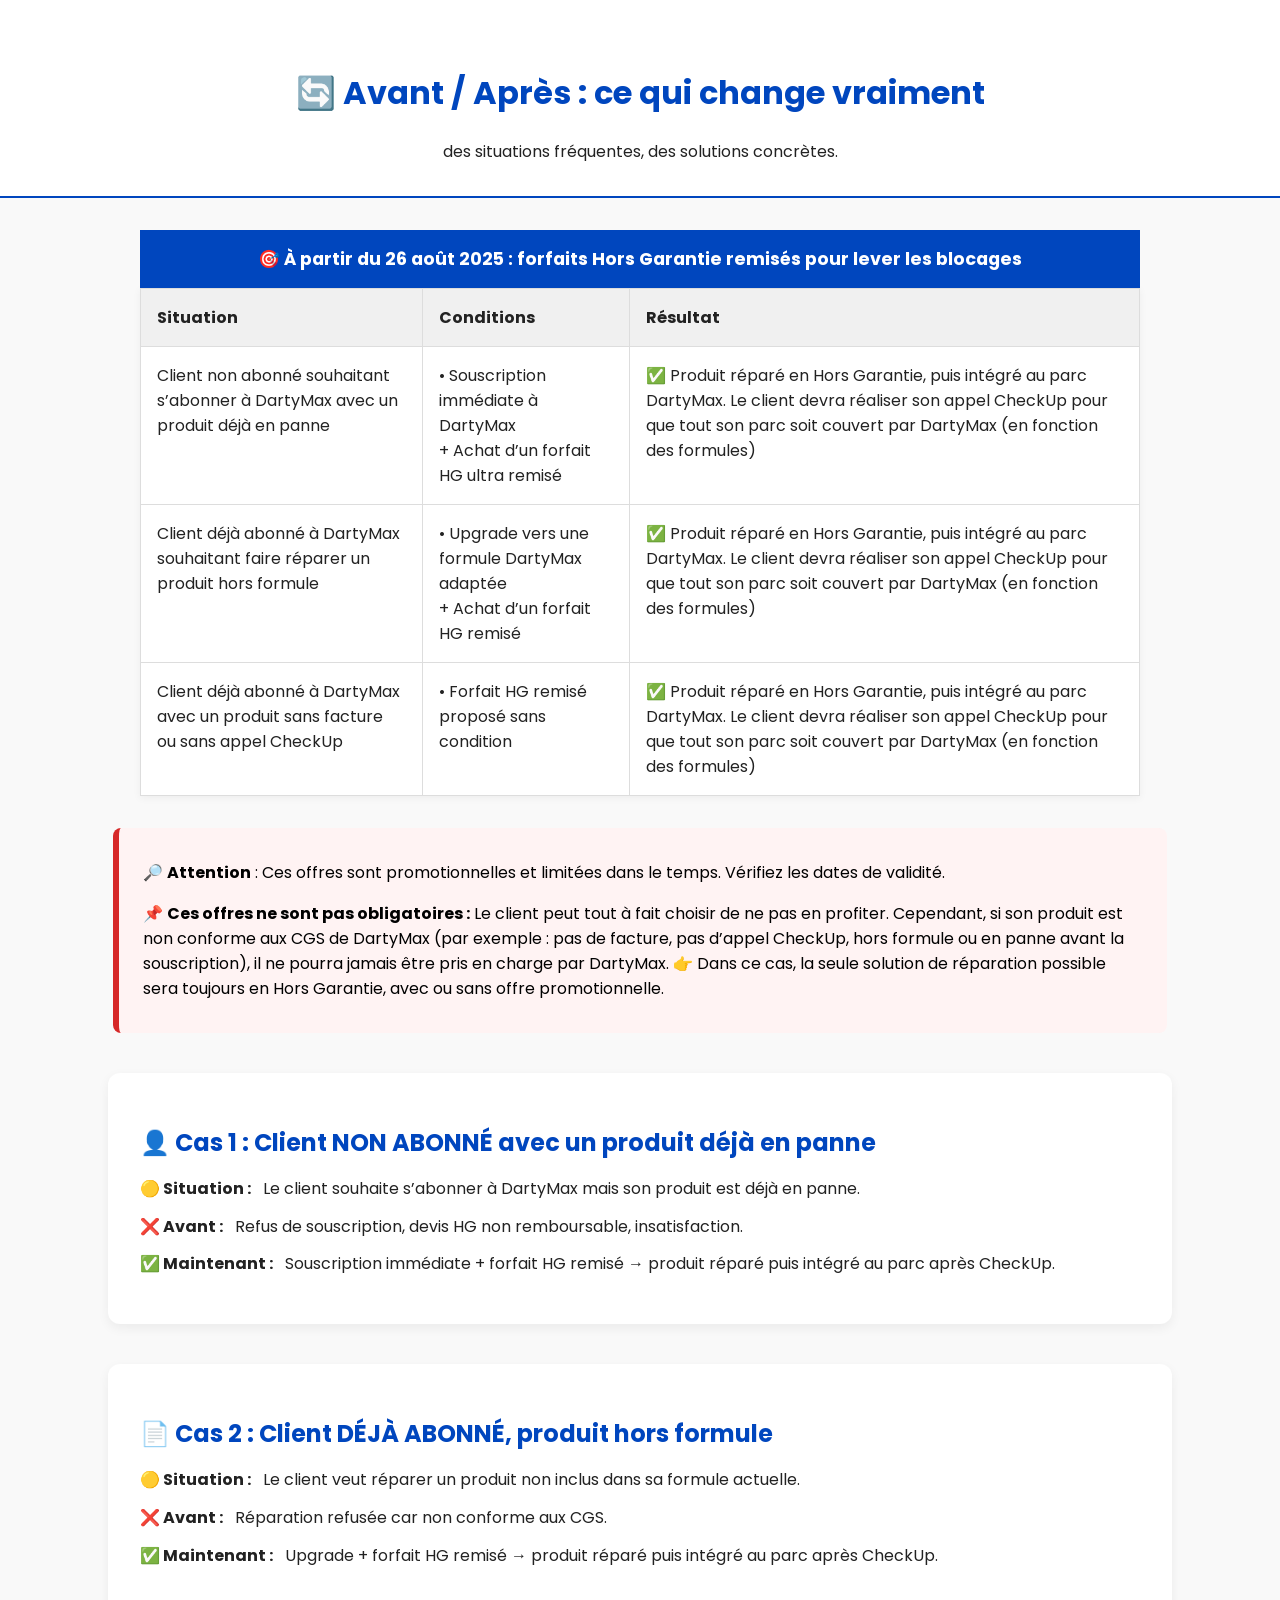
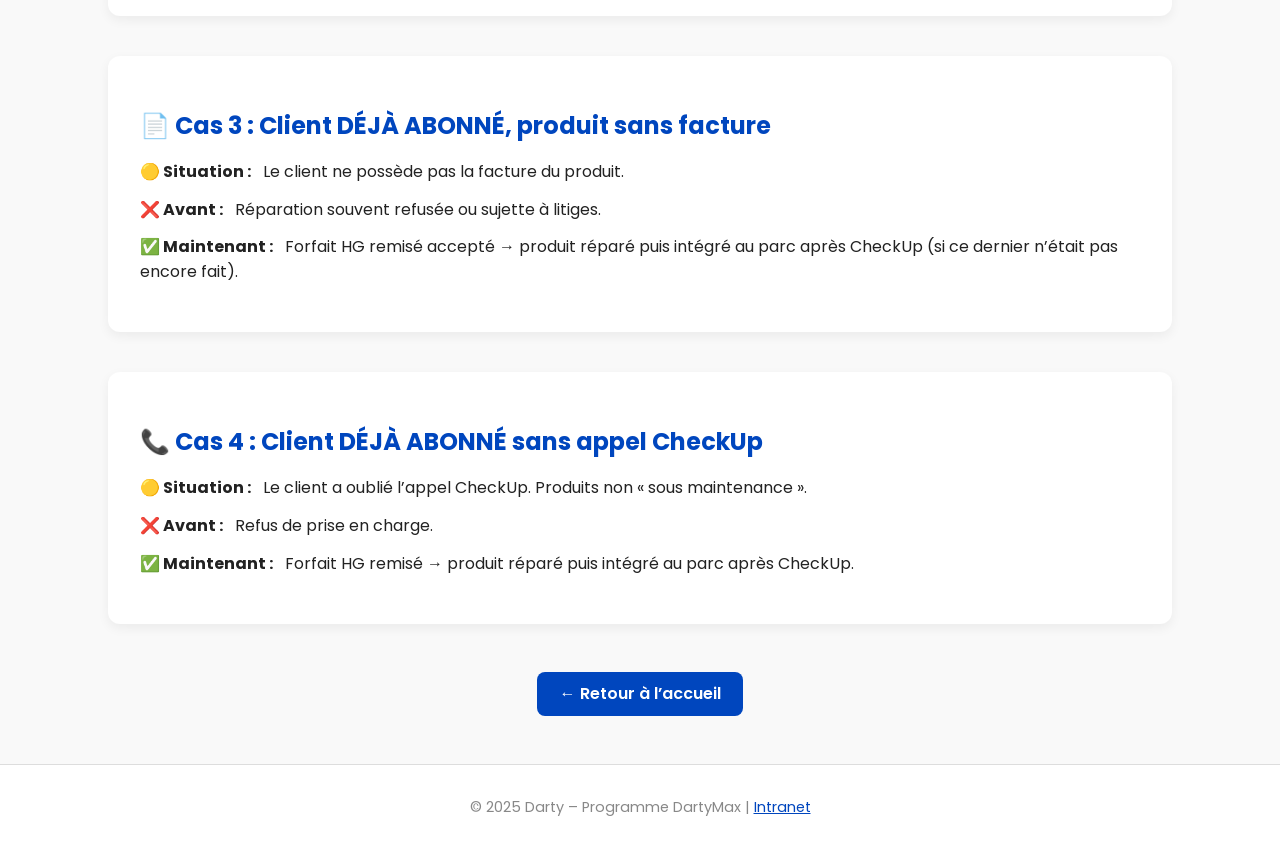
==== commit 8ed9d9a8: "Mise à jour de la page rôles et parcours client" ====
--- a/avant-apres.html
+++ b/avant-apres.html
@@ -157,17 +157,17 @@
       <tr>
         <td>Client non abonné souhaitant s’abonner à DartyMax avec un produit déjà en panne</td>
         <td>• Souscription immédiate à DartyMax<br> + Achat d’un forfait HG ultra remisé</td>
-        <td>✅ Produit réparé en Hors Garantie, puis intégré au parc DartyMax</td>
+        <td>✅ Produit réparé en Hors Garantie, puis intégré au parc DartyMax. Le client devra réaliser son appel CheckUp pour que tout son parc soit couvert par DartyMax (en fonction des formules)</td>
       </tr>
       <tr>
         <td>Client déjà abonné à DartyMax souhaitant faire réparer un produit hors formule</td>
         <td>• Upgrade vers une formule DartyMax adaptée<br> + Achat d’un forfait HG remisé</td>
-        <td>✅ Produit réparé en Hors Garantie, puis intégré au parc DartyMax</td>
+        <td>✅ Produit réparé en Hors Garantie, puis intégré au parc DartyMax. Le client devra réaliser son appel CheckUp pour que tout son parc soit couvert par DartyMax (en fonction des formules)</td>
       </tr>
       <tr>
         <td>Client déjà abonné à DartyMax avec un produit sans facture ou sans appel CheckUp</td>
         <td>• Forfait HG remisé proposé sans condition</td>
-        <td>✅ Produit réparé en Hors Garantie, puis intégré au parc DartyMax</td>
+        <td>✅ Produit réparé en Hors Garantie, puis intégré au parc DartyMax. Le client devra réaliser son appel CheckUp pour que tout son parc soit couvert par DartyMax (en fonction des formules)</td>
       </tr>
     </tbody>
   </table>
@@ -195,7 +195,7 @@
     <ul>
       <li><span>🟡 Situation :</span> Le client veut réparer un produit non inclus dans sa formule actuelle.</li>
       <li><span>❌ Avant :</span> Réparation refusée car non conforme aux CGS.</li>
-      <li><span>✅ Maintenant :</span> Upgrade + forfait HG remisé → réparation puis intégration au parc DartyMax.</li>
+      <li><span>✅ Maintenant :</span> Upgrade + forfait HG remisé → produit réparé puis intégré au parc après CheckUp.</li>
     </ul>
   </section>
 
@@ -205,7 +205,7 @@
     <ul>
       <li><span>🟡 Situation :</span> Le client ne possède pas la facture du produit.</li>
       <li><span>❌ Avant :</span> Réparation souvent refusée ou sujette à litiges.</li>
-      <li><span>✅ Maintenant :</span> Forfait HG remisé accepté → produit réparé puis intégré au parc.</li>
+      <li><span>✅ Maintenant :</span> Forfait HG remisé accepté → produit réparé puis intégré au parc après CheckUp (si ce dernier n’était pas encore fait).</li>
     </ul>
   </section>
 
@@ -215,7 +215,7 @@
     <ul>
       <li><span>🟡 Situation :</span> Le client a oublié l’appel CheckUp. Produits non « sous maintenance ».</li>
       <li><span>❌ Avant :</span> Refus de prise en charge.</li>
-      <li><span>✅ Maintenant :</span> Forfait HG remisé → produit réparé puis intégré au parc avec couverture complète.</li>
+      <li><span>✅ Maintenant :</span> Forfait HG remisé → produit réparé puis intégré au parc après CheckUp.</li>
     </ul>
   </section>
 
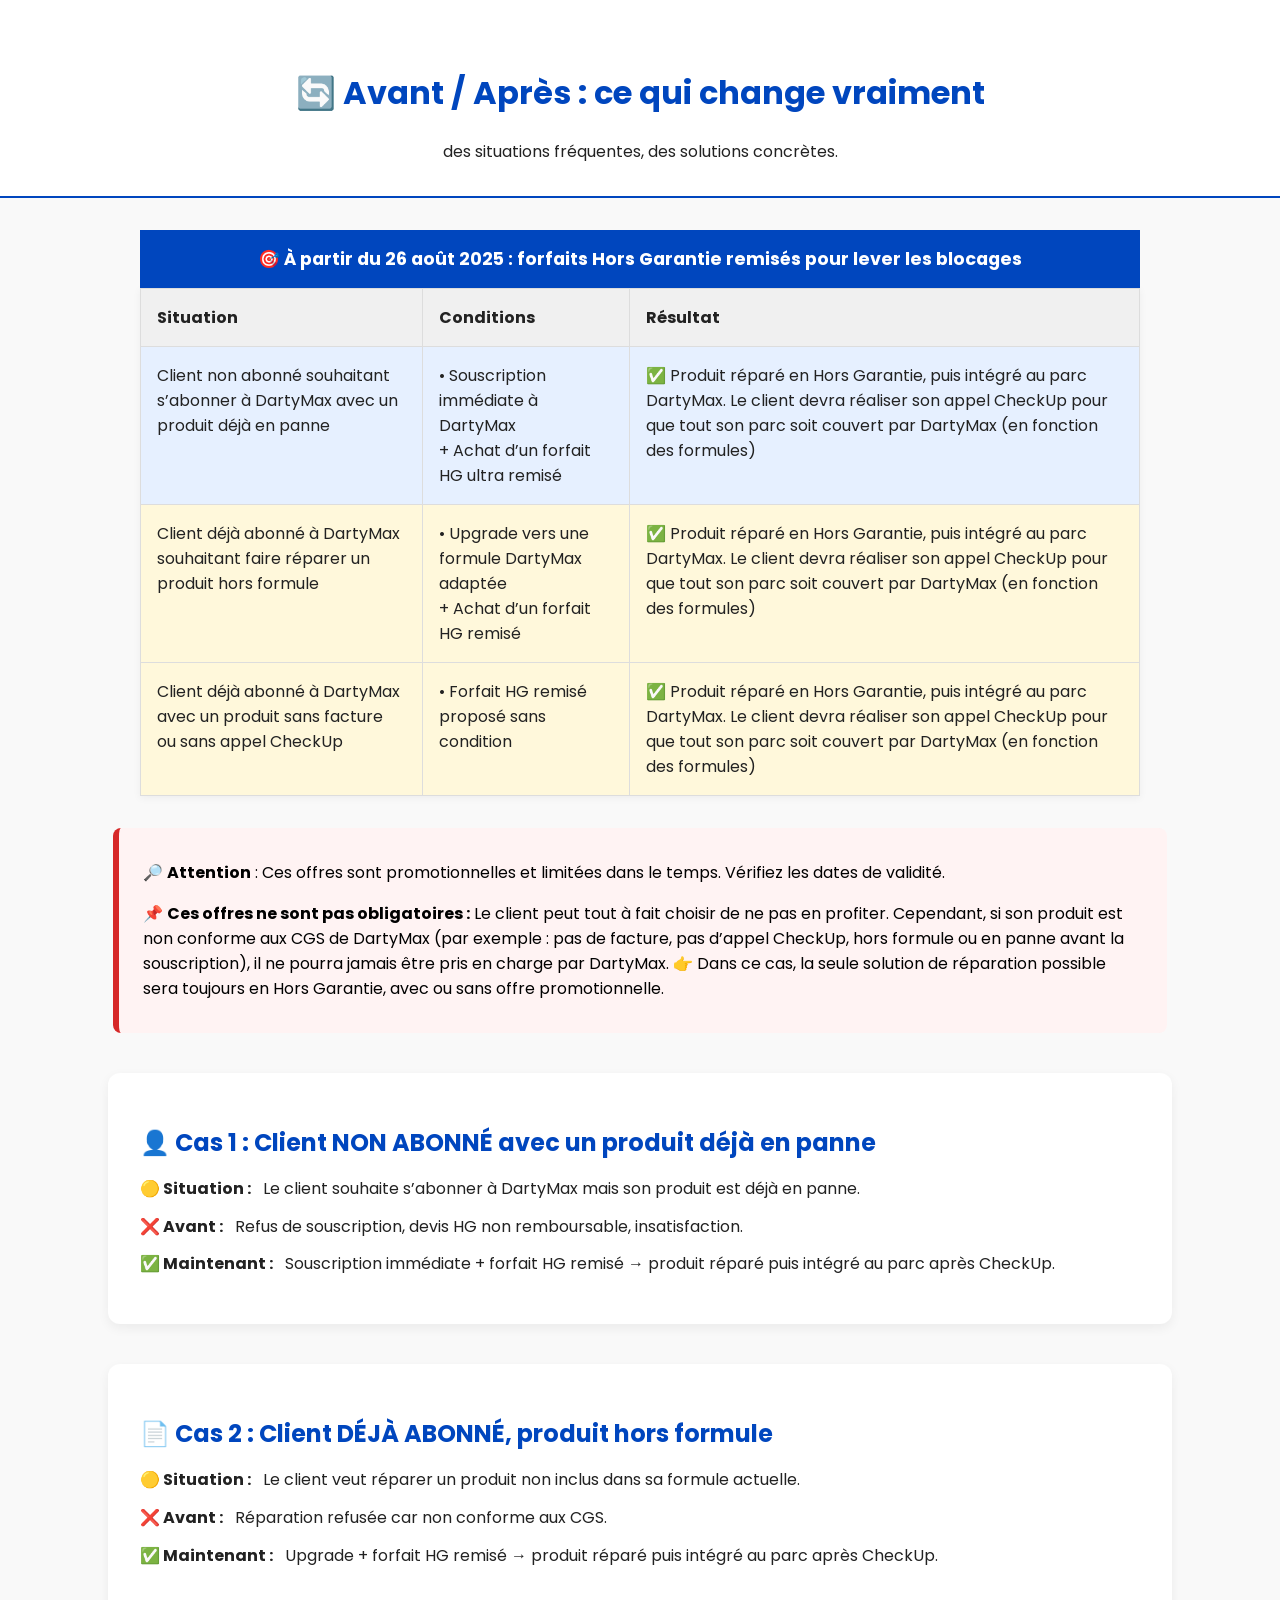
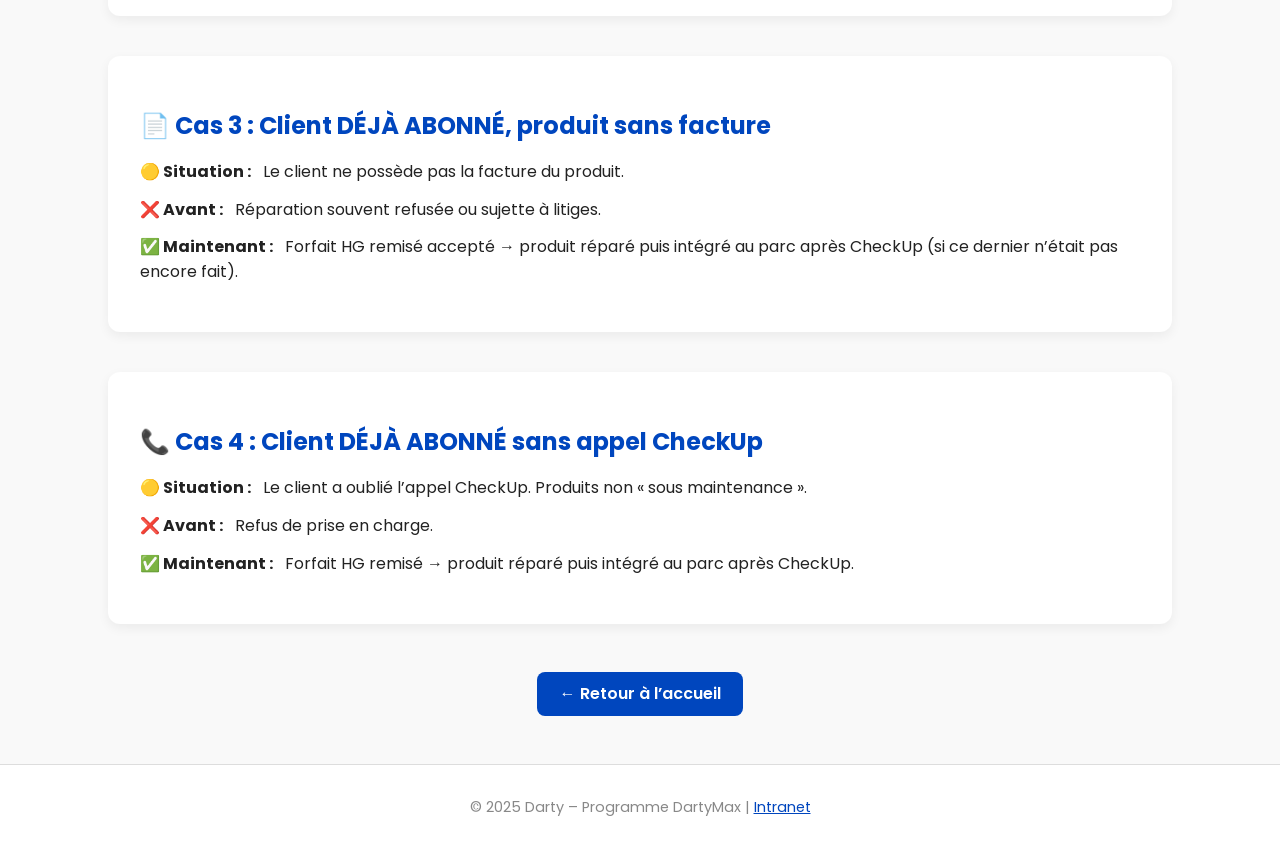
==== commit e34cb59f: "💡 Mise à jour de la page CheckUp avec nouvelles explications et bonus" ====
--- a/avant-apres.html
+++ b/avant-apres.html
@@ -83,6 +83,14 @@
       background: #f0f0f0;
     }
 
+    .tr-non-abonne {
+      background-color: #e6f0ff;
+    }
+
+    .tr-deja-abonne {
+      background-color: #fff8db;
+    }
+
     .note-attention {
       max-width: 1000px;
       margin: 1.5rem auto;
@@ -154,17 +162,17 @@
       </tr>
     </thead>
     <tbody>
-      <tr>
+      <tr class="tr-non-abonne">
         <td>Client non abonné souhaitant s’abonner à DartyMax avec un produit déjà en panne</td>
         <td>• Souscription immédiate à DartyMax<br> + Achat d’un forfait HG ultra remisé</td>
         <td>✅ Produit réparé en Hors Garantie, puis intégré au parc DartyMax. Le client devra réaliser son appel CheckUp pour que tout son parc soit couvert par DartyMax (en fonction des formules)</td>
       </tr>
-      <tr>
+      <tr class="tr-deja-abonne">
         <td>Client déjà abonné à DartyMax souhaitant faire réparer un produit hors formule</td>
         <td>• Upgrade vers une formule DartyMax adaptée<br> + Achat d’un forfait HG remisé</td>
         <td>✅ Produit réparé en Hors Garantie, puis intégré au parc DartyMax. Le client devra réaliser son appel CheckUp pour que tout son parc soit couvert par DartyMax (en fonction des formules)</td>
       </tr>
-      <tr>
+      <tr class="tr-deja-abonne">
         <td>Client déjà abonné à DartyMax avec un produit sans facture ou sans appel CheckUp</td>
         <td>• Forfait HG remisé proposé sans condition</td>
         <td>✅ Produit réparé en Hors Garantie, puis intégré au parc DartyMax. Le client devra réaliser son appel CheckUp pour que tout son parc soit couvert par DartyMax (en fonction des formules)</td>
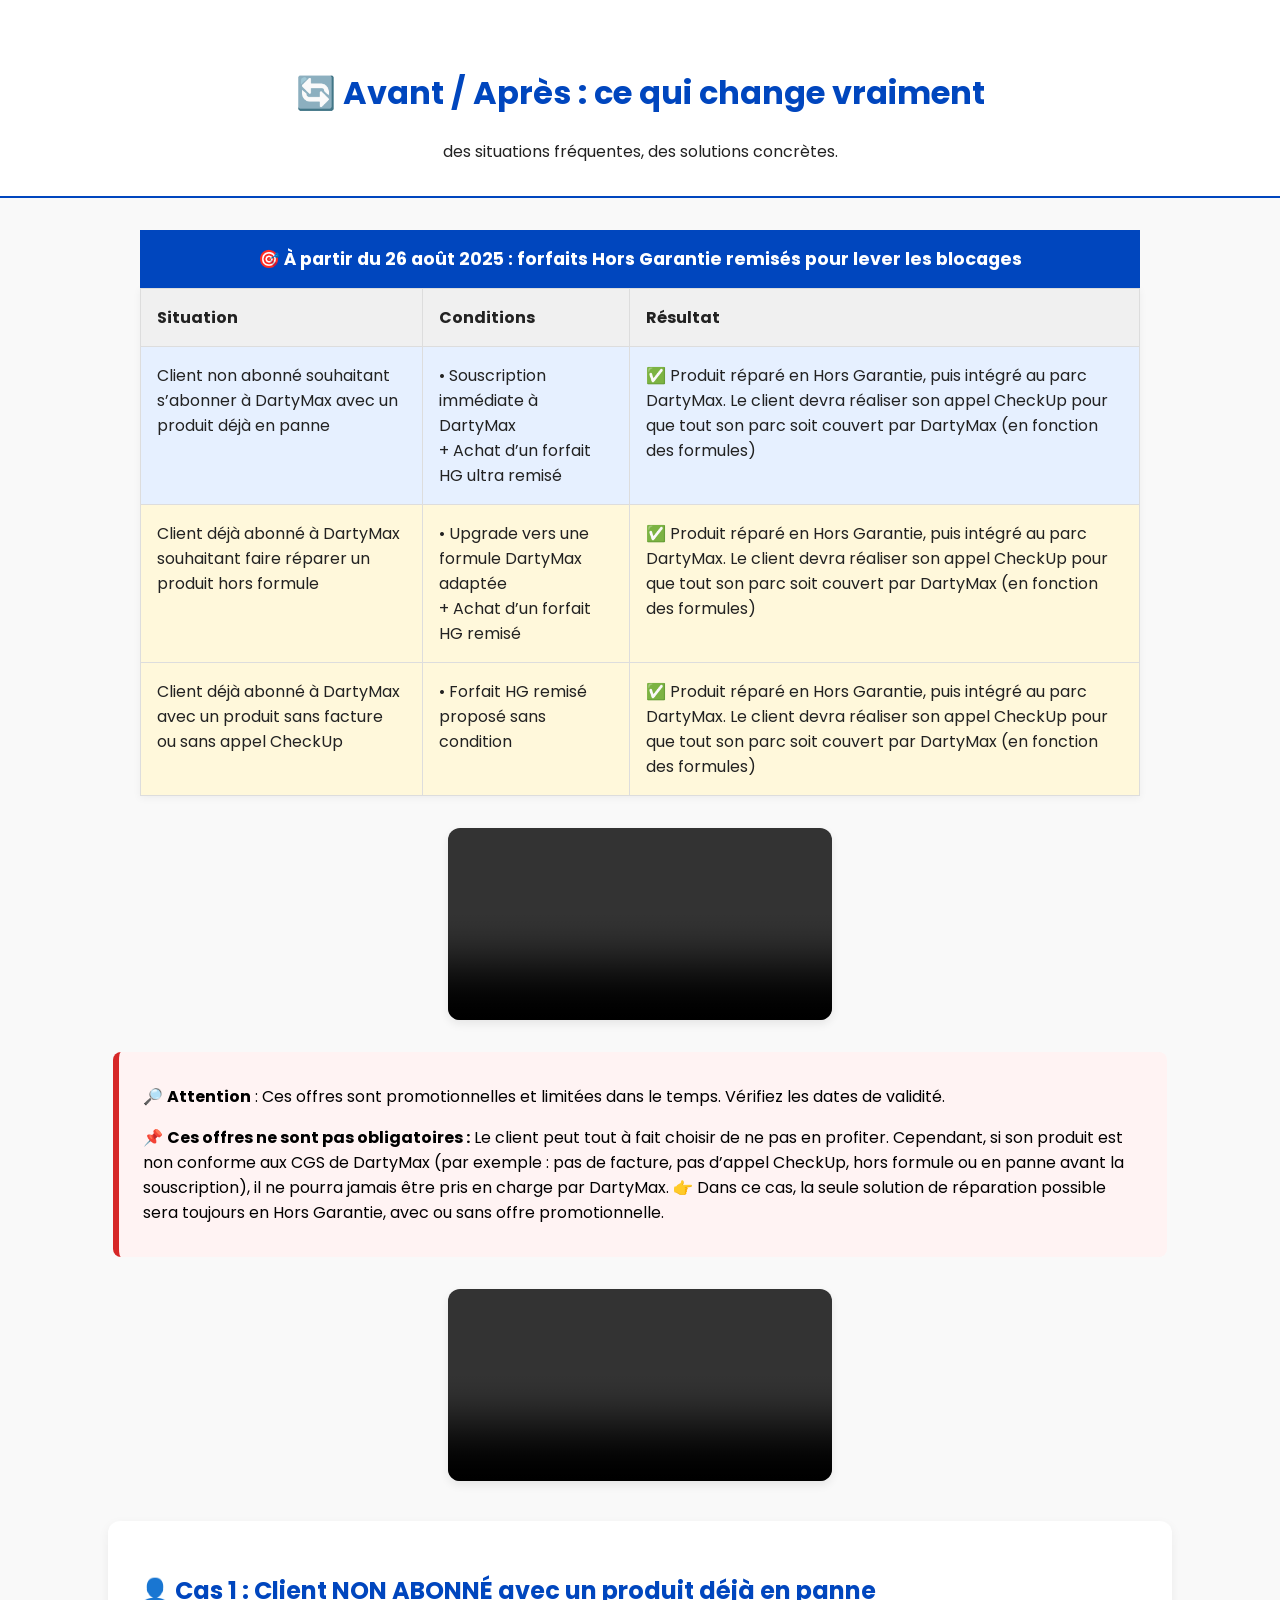
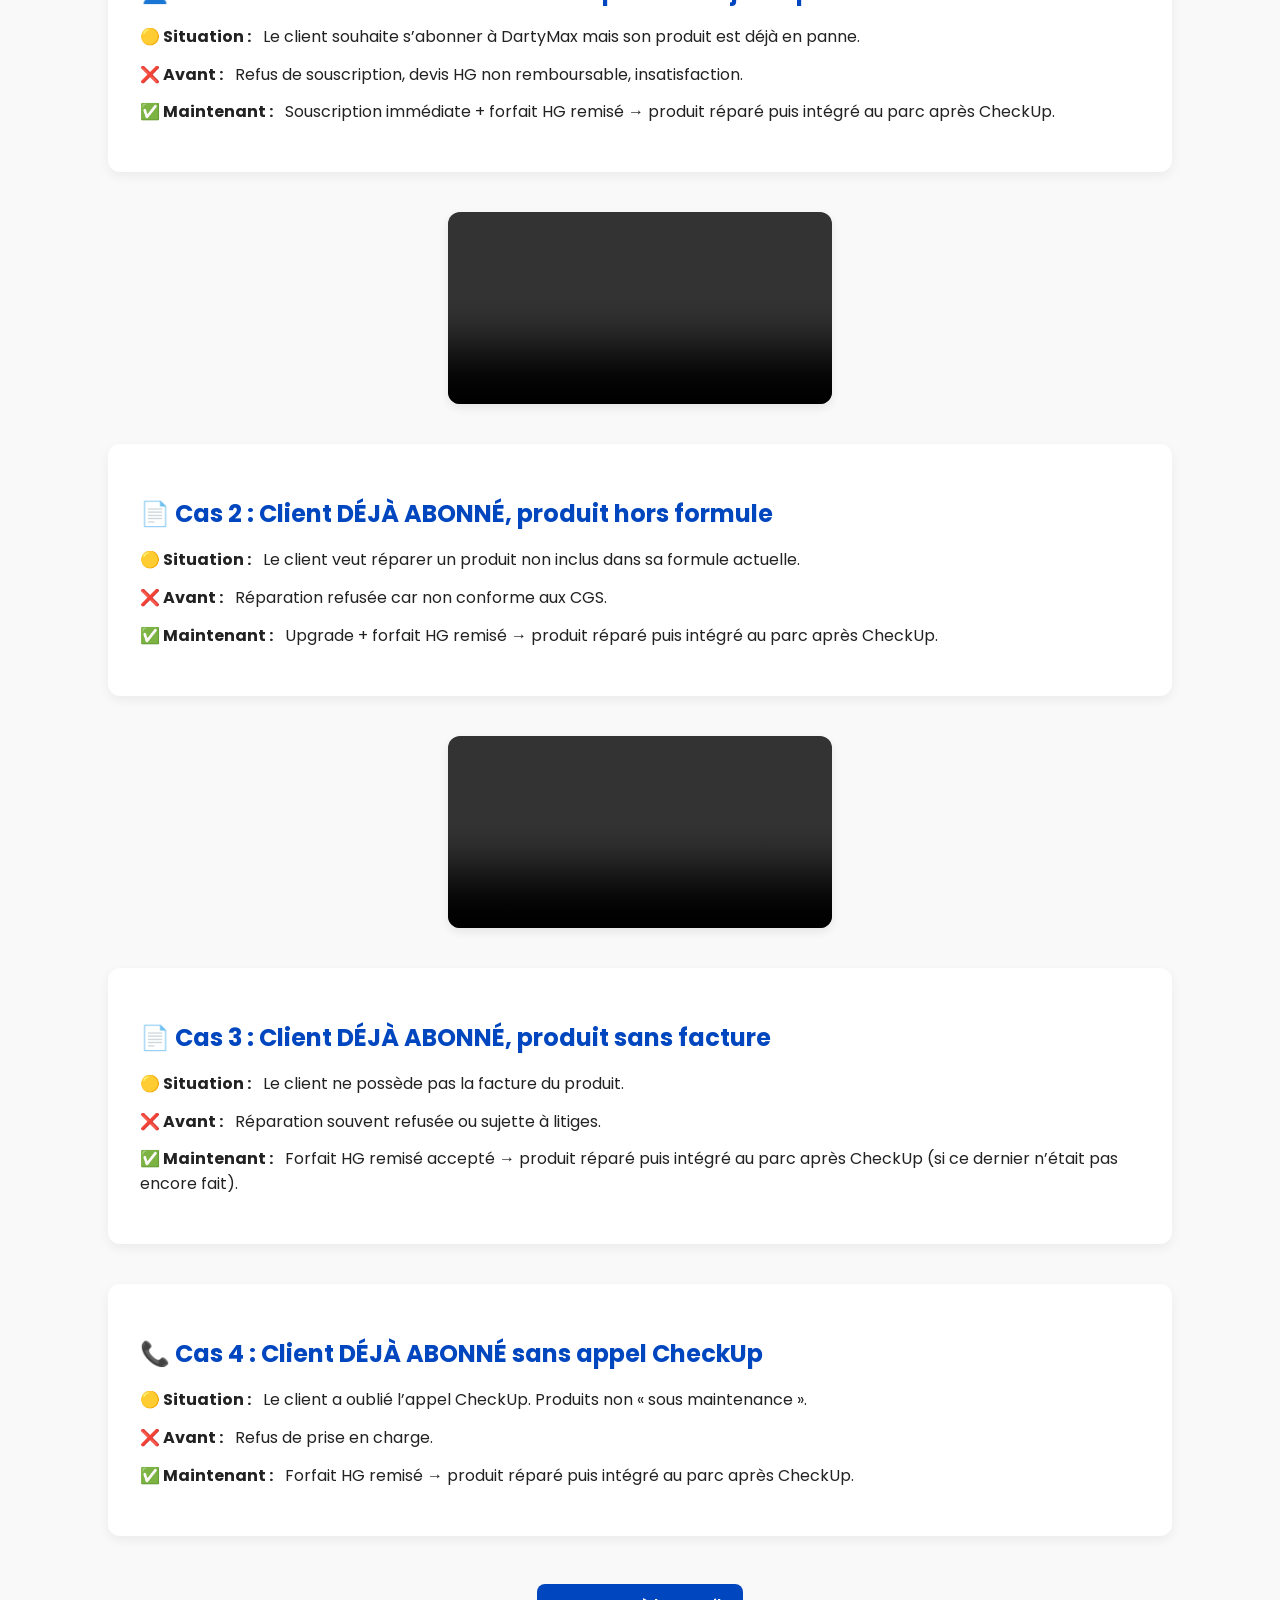
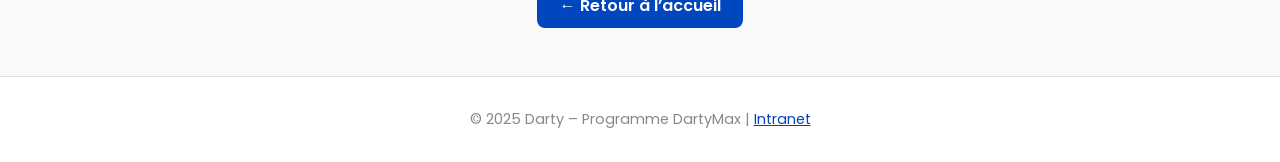
==== commit bb16551e: "🎬 Ajout des vidéos sur la page Avant/Après + ajustement taille vidéo" ====
--- a/avant-apres.html
+++ b/avant-apres.html
@@ -34,6 +34,20 @@
       color: var(--darty-blue);
     }
 
+    .video {
+      display: block;
+      margin: 2rem auto;
+      width: 30%;
+      max-width: 100%;
+      border-radius: 12px;
+      box-shadow: 0 4px 10px rgba(0, 0, 0, 0.08);
+    }
+
+    .video-small {
+      width: 30%;
+      max-width: 100%;
+    }
+
     .back-home {
       text-align: center;
       margin: 3rem auto;
@@ -180,6 +194,9 @@
     </tbody>
   </table>
 
+  <!-- Vidéo intro déplacée -->
+  <video src="/assets/video/intro.mp4" class="video video-small" controls></video>
+
   <div class="note-attention">
     <p>🔎 <strong>Attention</strong> : Ces offres sont promotionnelles et limitées dans le temps. Vérifiez les dates de validité.</p>
     <p>📌 <strong>Ces offres ne sont pas obligatoires :</strong> Le client peut tout à fait choisir de ne pas en profiter.  
@@ -188,6 +205,7 @@
   </div>
 
   <!-- Cas 1 -->
+  <video src="/assets/video/Part2.mp4" class="video" controls></video>
   <section class="case-block">
     <h2>👤 Cas 1 : Client NON ABONNÉ avec un produit déjà en panne</h2>
     <ul>
@@ -198,6 +216,7 @@
   </section>
 
   <!-- Cas 2 -->
+  <video src="/assets/video/part3.mp4" class="video" controls></video>
   <section class="case-block">
     <h2>📄 Cas 2 : Client DÉJÀ ABONNÉ, produit hors formule</h2>
     <ul>
@@ -208,6 +227,7 @@
   </section>
 
   <!-- Cas 3 -->
+  <video src="/assets/video/Part4.mp4" class="video" controls></video>
   <section class="case-block">
     <h2>📄 Cas 3 : Client DÉJÀ ABONNÉ, produit sans facture</h2>
     <ul>
